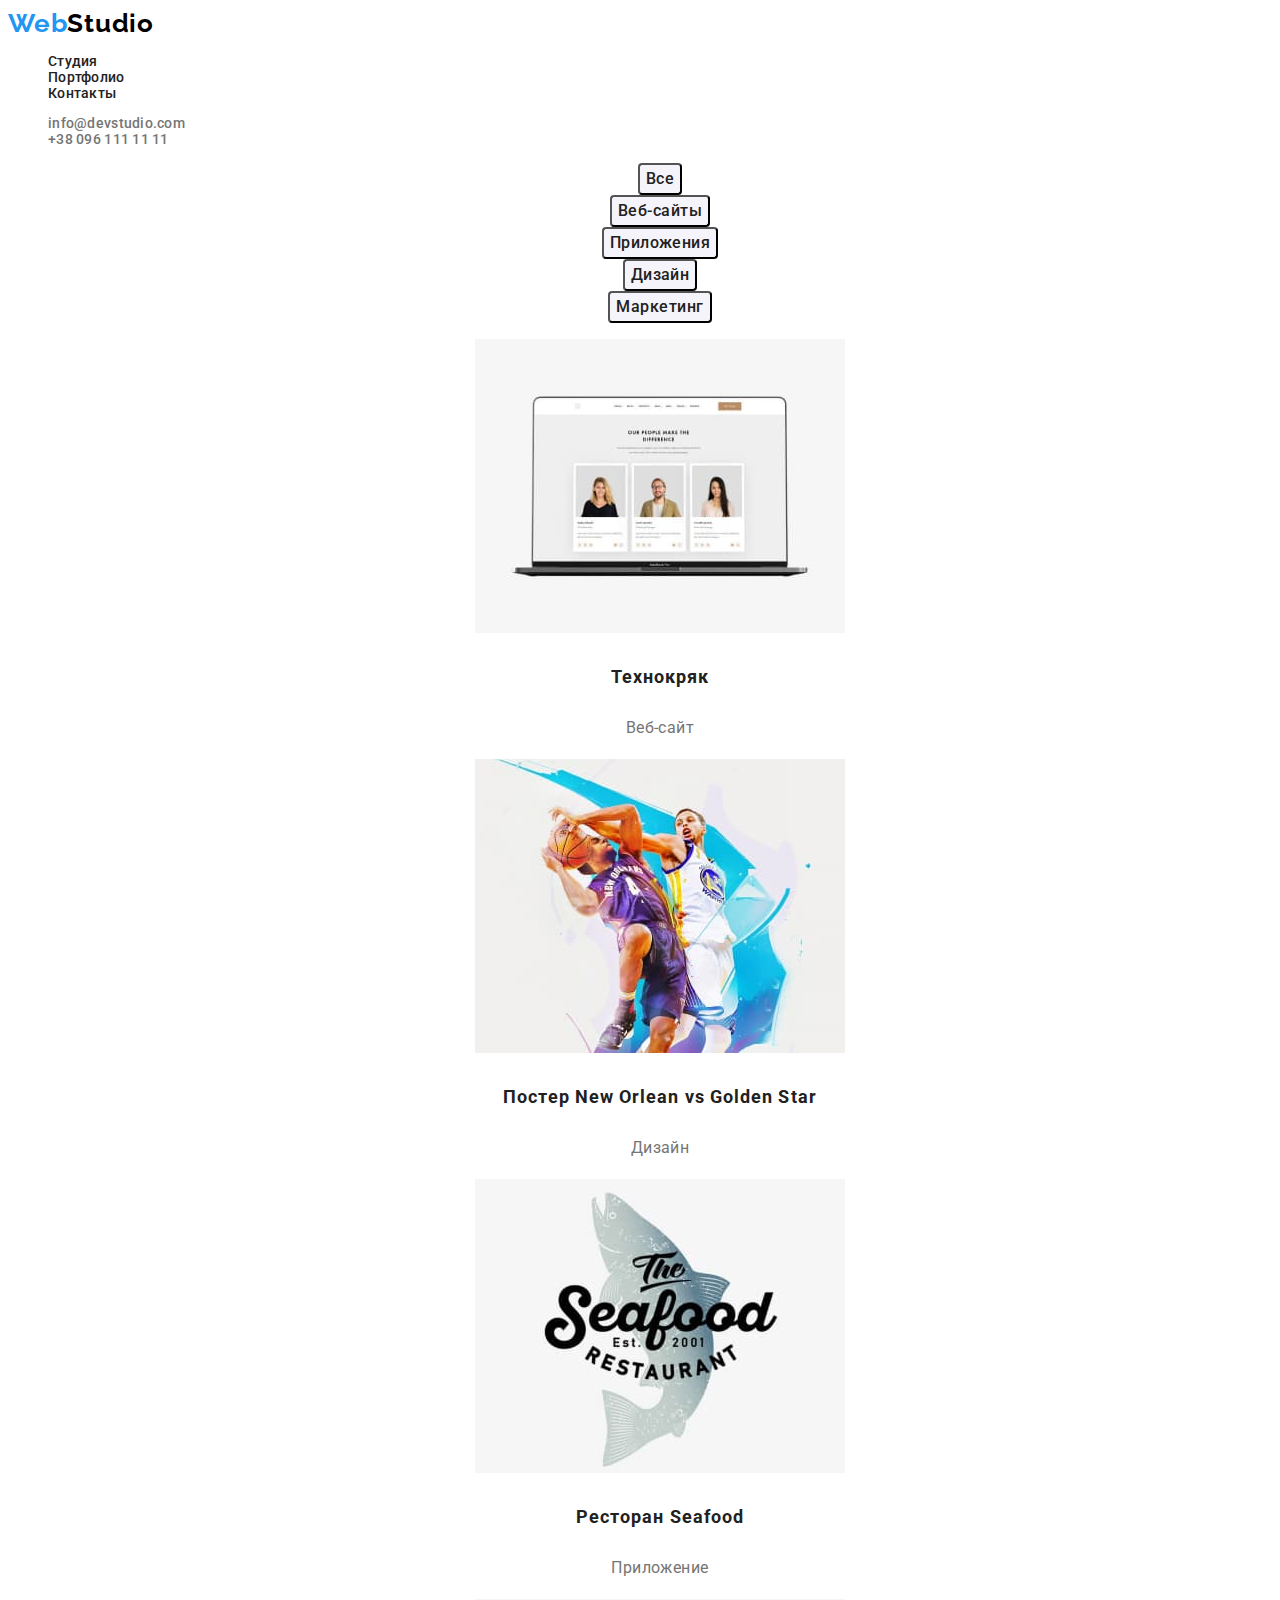
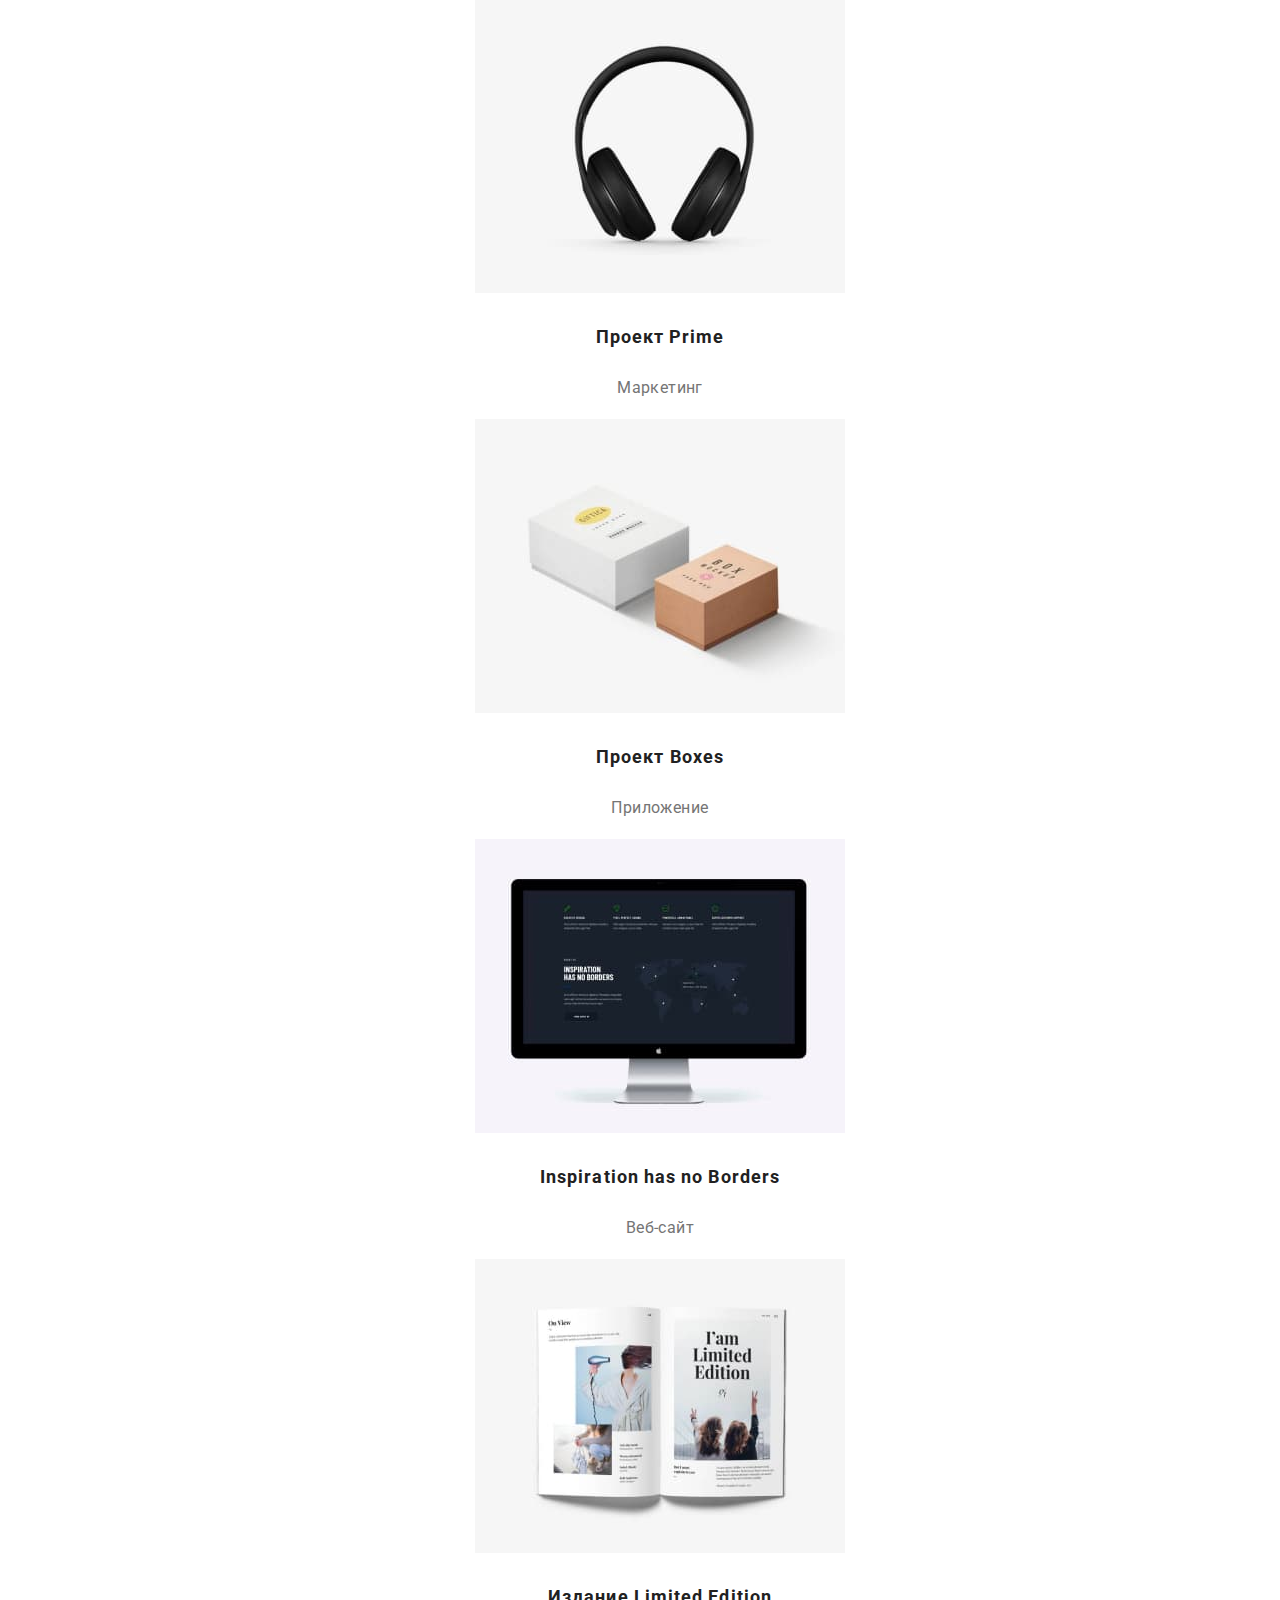
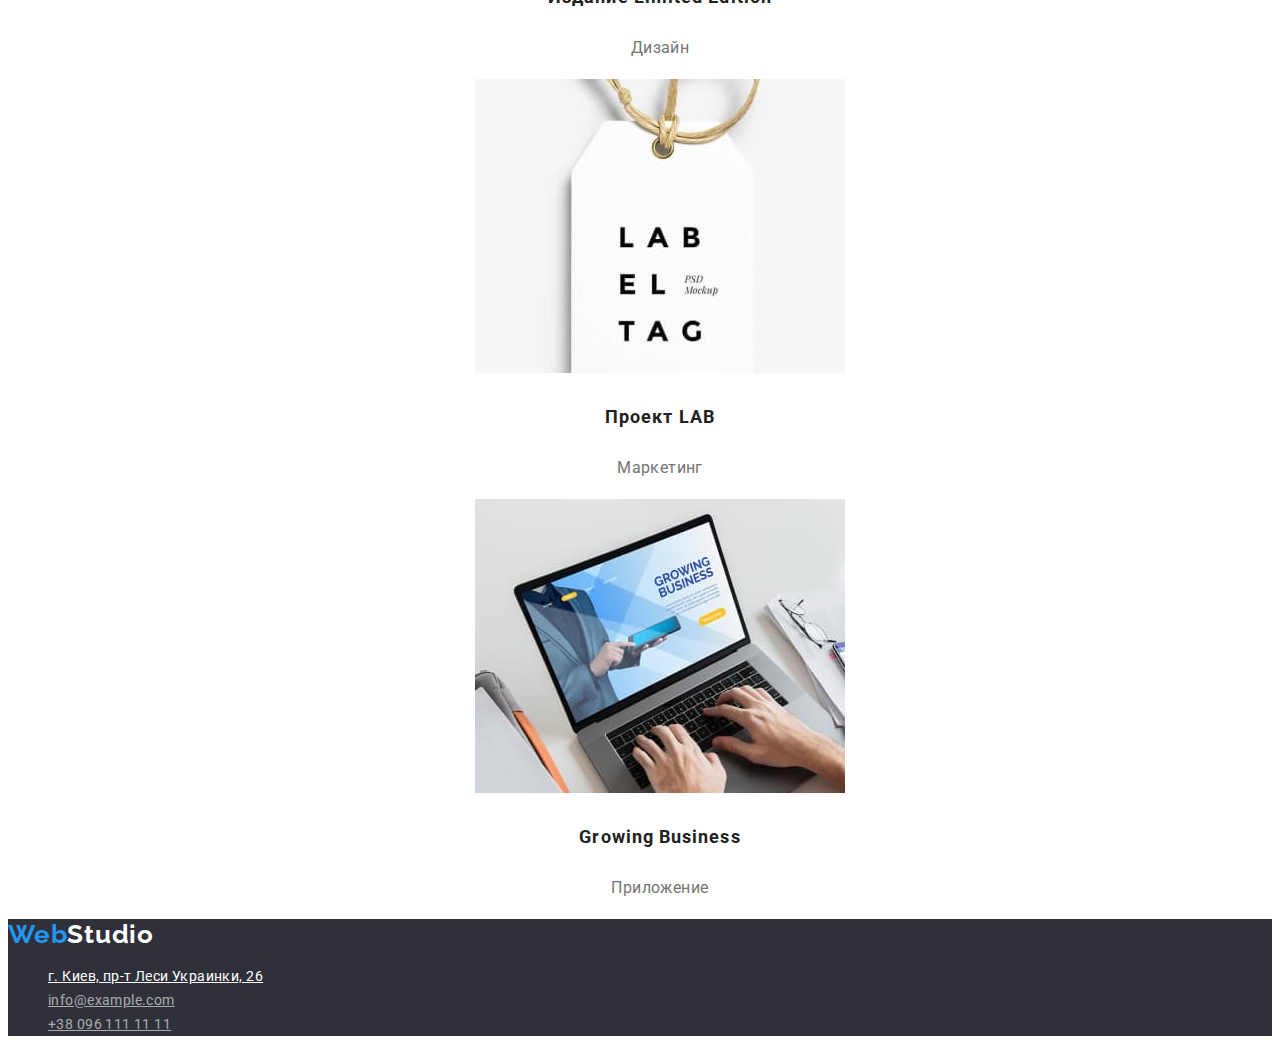
==== portfolio.html @ eb89119b "Initial commit" ====
<!DOCTYPE html>
<html lang="ru">
  <head>
    <meta charset="UTF-8" />
    <meta http-equiv="X-UA-Compatible" content="IE=edge" />
    <meta name="viewport" content="width=device-width, initial-scale=1.0" />
    <link rel="preconnect" href="https://fonts.googleapis.com" />
    <link rel="preconnect" href="https://fonts.gstatic.com" crossorigin />
    <link
      href="https://fonts.googleapis.com/css2?family=Raleway:wght@700&family=Roboto:wght@400;500;700;900&display=swap"
      rel="stylesheet"
    />
    <link rel="stylesheet" href="./css/style.css" />
    <title>Home work 2</title>
  </head>
  <body>
    <header class="top">
      <a href="./index.html" class="top-link link"
        ><span class="top-web webstudio">Web</span
        ><span class="top-studio webstudio">Studio</span></a
      >
      <nav class="top-nav">
        <ul class="top-nav-list list">
          <li class="top-nav-item">
            <a href="./index.html" class="top-nav-link link">Студия</a>
          </li>
          <li class="top-nav-item">
            <a href="./portfolio.html" class="top-nav-link link current"
              >Портфолио</a
            >
          </li>
          <li class="top-nav-item">
            <a href="./index.html" class="top-nav-link link">Контакты</a>
          </li>
        </ul>
      </nav>
      <ul class="top-list list">
        <li class="top-item">
          <a href="mailto:info@devstudio.com" class="top-list-link link"
            >info@devstudio.com</a
          >
        </li>
        <li class="top-item">
          <a href="tel:+380961111111" class="top-list-link link"
            >+38 096 111 11 11</a
          >
        </li>
      </ul>
    </header>
    <main>
      <section class="middle-nav">
        <h1 class="visually-hidden">Наши разработки</h1>
        <ul class="middle-nav-list list">
          <li class="middle-nav-item">
            <button
              class="middle-nav-button middle-nav-button:hover, middle-nav-button:focus current"
              type="button"
            >
              Все
            </button>
          </li>
          <li class="middle-nav-item">
            <button
              class="middle-nav-button middle-nav-button:hover, middle-nav-button:focus"
              type="button"
            >
              Веб-сайты
            </button>
          </li>
          <li class="middle-nav-item">
            <button
              class="middle-nav-button middle-nav-button:hover, middle-nav-button:focus"
              type="button"
            >
              Приложения
            </button>
          </li>
          <li class="middle-nav-item">
            <button
              class="middle-nav-button middle-nav-button:hover, middle-nav-button:focus"
              type="button"
            >
              Дизайн
            </button>
          </li>
          <li class="middle-nav-item">
            <button
              class="middle-nav-button middle-nav-button:hover, middle-nav-button:focus"
              type="button"
            >
              Маркетинг
            </button>
          </li>
        </ul>
        <ul class="middle-choice-list list">
          <li class="middle-choice-item">
            <img src="./img/ourproduct1.jpg" width="370" alt="Технокряк" />
            <h3 class="middle-choice-title">Технокряк</h3>
            <p class="middle-choice-text">Веб-сайт</p>
          </li>
          <li class="middle-choice-item">
            <img
              src="./img/ourproduct2.jpg"
              width="370"
              alt="Постер New Orlean vs Golden Star"
            />
            <h3 class="middle-choice-title">
              Постер New Orlean vs Golden Star
            </h3>
            <p class="middle-choice-text">Дизайн</p>
          </li>
          <li class="middle-choice-item">
            <img
              src="./img/ourproduct3.jpg"
              width="370"
              alt="Ресторан Seafood"
            />
            <h3 class="middle-choice-title">Ресторан Seafood</h3>
            <p class="middle-choice-text">Приложение</p>
          </li>
          <li class="middle-choice-item">
            <img src="./img/ourproduct4.jpg" width="370" alt="Проект Prime" />
            <h3 class="middle-choice-title">Проект Prime</h3>
            <p class="middle-choice-text">Маркетинг</p>
          </li>
          <li class="middle-choice-item">
            <img src="./img/ourproduct5.jpg" width="370" alt="Проект Boxes" />
            <h3 class="middle-choice-title">Проект Boxes</h3>
            <p class="middle-choice-text">Приложение</p>
          </li>
          <li class="middle-choice-item">
            <img
              src="./img/ourproduct6.jpg"
              width="370"
              alt="Inspiration has no Borders"
            />
            <h3 class="middle-choice-title">Inspiration has no Borders</h3>
            <p class="middle-choice-text">Веб-сайт</p>
          </li>
          <li class="middle-choice-item">
            <img
              src="./img/ourproduct7.jpg"
              width="370"
              alt="Издание Limited Edition"
            />
            <h3 class="middle-choice-title">Издание Limited Edition</h3>
            <p class="middle-choice-text">Дизайн</p>
          </li>
          <li class="middle-choice-item">
            <img src="./img/ourproduct8.jpg" width="370" alt="Проект LAB" />
            <h3 class="middle-choice-title">Проект LAB</h3>
            <p class="middle-choice-text">Маркетинг</p>
          </li>
          <li class="middle-choice-item">
            <img
              src="./img/ourproduct9.jpg"
              width="370"
              alt="Growing Business"
            />
            <h3 class="middle-choice-title">Growing Business</h3>
            <p class="middle-choice-text">Приложение</p>
          </li>
        </ul>
      </section>
    </main>
    <footer class="bottom">
      <a class="bottom-link link" href="./index.html">
        <span class="bottom-web webstudio">Web</span
        ><span class="bottom-studio webstudio">Studio</span>
      </a>
      <address class="bottom-address">
        <ul class="bottom-list list">
          <li class="bottom-item">
            <a
              class="bottom-address-link"
              href="https://www.google.com/maps/place/%D0%B1%D1%83%D0%BB.+%D0%9B%D0%B5%D1%81%D0%B8+%D0%A3%D0%BA%D1%80%D0%B0%D0%B8%D0%BD%D0%BA%D0%B8,+26,+%D0%9A%D0%B8%D0%B5%D0%B2,+%D0%A3%D0%BA%D1%80%D0%B0%D0%B8%D0%BD%D0%B0,+02000/@50.4265841,30.5361971,17z/data=!3m1!4b1!4m5!3m4!1s0x40d4cf0e033ecbe9:0x57a4dffefec77da0!8m2!3d50.4265807!4d30.5383858"
              target="_blank"
              rel="noopener noreferrer nofollow"
            >
              г. Киев, пр-т Леси Украинки, 26
            </a>
          </li>
          <li class="bottom-item">
            <a href="mailto:info@devstudio.com" class="bottom-list-link"
              >info@example.com</a
            >
          </li>
          <li class="bottom-item">
            <a href="tel:+380961111111" class="bottom-list-link"
              >+38 096 111 11 11</a
            >
          </li>
        </ul>
      </address>
    </footer>
  </body>
</html>
---- css/style.css ----
:root {
  --main-color: #ffffff;
  --title-color: #212121;
  --text-color: #757575;
  --background-color: #2f303a;
  --btn-color: #212121;
  --accent-color: #2196f3;
  --one-color: #eeeeee;
  --second-color: #000000;
  --third-color: #f5f4fa;
  --fourth-color: #2f303a;
  --fifth-color: #ececec;
}

body {
  font-family: Roboto, sans-serif;
  font-size: 14px;
  letter-spacing: 0.03em;
  background-color: var(--main-color);
  color: var(--title-color);
}

.visually-hidden {
  position: absolute;
  white-space: nowrap;
  width: 1px;
  height: 1px;
  overflow: hidden;
  border: 0;
  padding: 0;
  clip: rect(0 0 0 0);
  clip-path: inset(50%);
  margin: -1px;
}

.list {
  list-style: none;
}

.link {
  text-decoration: none;
}




.webstudio {
  font-family: "Raleway", sans-serif;
  font-style: normal;
  font-weight: 700;
  font-size: 26px;
  line-height: calc(31 / 26);
  letter-spacing: 0.03em;
}

.top {
  background-color: var(--main-color);
}

.top-web {
  color: var(--accent-color);
}

.top-studio {
  color: var(--second-color);
}


.top-nav-link {
  font-weight: 500;
  line-height: calc(16 / 14);
  letter-spacing: 0.02em;
  color: var(--title-color);
}

.top-nav-link:hover,
.top-nav-link:focus {
  font-weight: 500;
  line-height: calc(16 / 14);
  letter-spacing: 0.02em;
  color: var(--accent-color);
}

.top-list-link {
  font-weight: 500;
  line-height: calc(16 / 14);
  letter-spacing: 0.02em;
  color: var(--text-color);
}

.top-list-link:hover,
.top-list-link:focus {
  font-weight: 500;
  line-height: calc(16 / 14);
  letter-spacing: 0.02em;
  color: var(--accent-color);
}

.center-hero {
  background: var(--background-color);
}

.center-hero-title {
  font-weight: 900;
  font-size: 44px;
  line-height: calc(60 / 44);
  text-align: center;
  letter-spacing: 0.06em;
  text-transform: uppercase;
  color: var(--main-color);
}

.center-hero-button {
  font-family: "Roboto", sans-serif;
  font-style: normal;
  font-weight: 700;
  font-size: 16px;
  line-height: 30px;
  display: flex;
  align-items: center;
  text-align: center;
  letter-spacing: 0.06em;
  color: var(--main-color);
  background-color: var(--accent-color);
  box-shadow: 0px 4px 4px rgba(0, 0, 0, 0.15);
  border-radius: 4px;
  cursor: pointer;
}

.center-hero-button:hover,
.center-hero-button:focus {

  background-color: #188CE8;
  box-shadow: 0px 4px 4px rgba(0, 0, 0, 0.15);

}

.center-skills-title {
  font-weight: 700;
  font-size: 14px;
  line-height: calc(16 / 14);
  text-transform: uppercase;

}

.center-skills-text {
  font-weight: 400;
  line-height: calc(24 / 14);
  color: var(--text-color);
}

.center-about-title {
  font-weight: 700;
  font-size: 36px;
  line-height: calc(42 / 36);
  text-align: center;

}

.center-workers {
  background: var(--third-color);
}

.center-workers-title {
  font-weight: 700;
  font-size: 36px;
  line-height: calc(42 / 36);
  text-align: center;

}

.center-workers-name {
  font-weight: 500;
  font-size: 16px;
  line-height: calc(19 / 16);
  text-align: center;
  color: var(--title-color);
}

.center-workers-profession {
  font-weight: 400;
  font-size: 16px;
  line-height: calc(19 / 16);
  text-align: center;
  color: var(--text-color);
}

.bottom {
  background: var(--background-color);
}

.bottom-web {
  color: var(--accent-color);
}

.bottom-studio {
  color: var(--main-color);
}

.bottom-item {
  font-family: "Roboto", sans-serif;
  font-style: normal;
  font-weight: 400;
  line-height: calc(24 / 14);
}

.bottom-address-link {
  line-height: calc(24 / 14);
  color: var(--main-color);
}

.bottom-address-link:hover,
.bottom-address-link:focus {
  line-height: calc(24 / 14);
  color: var(--accent-color);
}

.bottom-list-link {
  color: rgba(255, 255, 255, 0.6);
}

.bottom-list-link:hover,
.bottom-list-link:focus {
  color: var(--accent-color);
}

.middle {
  background-color: var(--main-color);
}

.middle-nav {
  font-weight: 500;
  font-size: 16px;
  line-height: calc(26 / 16);
  text-align: center;
  color: var(--title-color);
}

.middle-nav-button {
  font-family: "Roboto", sans-serif;
  font-style: normal;
  font-weight: 500;
  font-size: 16px;
  line-height: calc(26 / 16);
  text-align: center;
  letter-spacing: 0.03em;
  color: var(--btn-color);
  background-color: var(--third-color);
  border-radius: 4px;
  cursor: pointer;
}

.middle-nav-button:hover,
.middle-nav-button:focus {

  color: var(--main-color);
  background-color: var(--accent-color);

}

.middle-choice-title {
  font-weight: 700;
  font-size: 18px;
  line-height: calc(36 / 18);
  letter-spacing: 0.06em;
  color: var(--title-color);
}

.middle-choice-text {
  font-weight: 400;
  font-size: 16px;
  line-height: calc(30 / 16);
  color: var(--text-color);
}
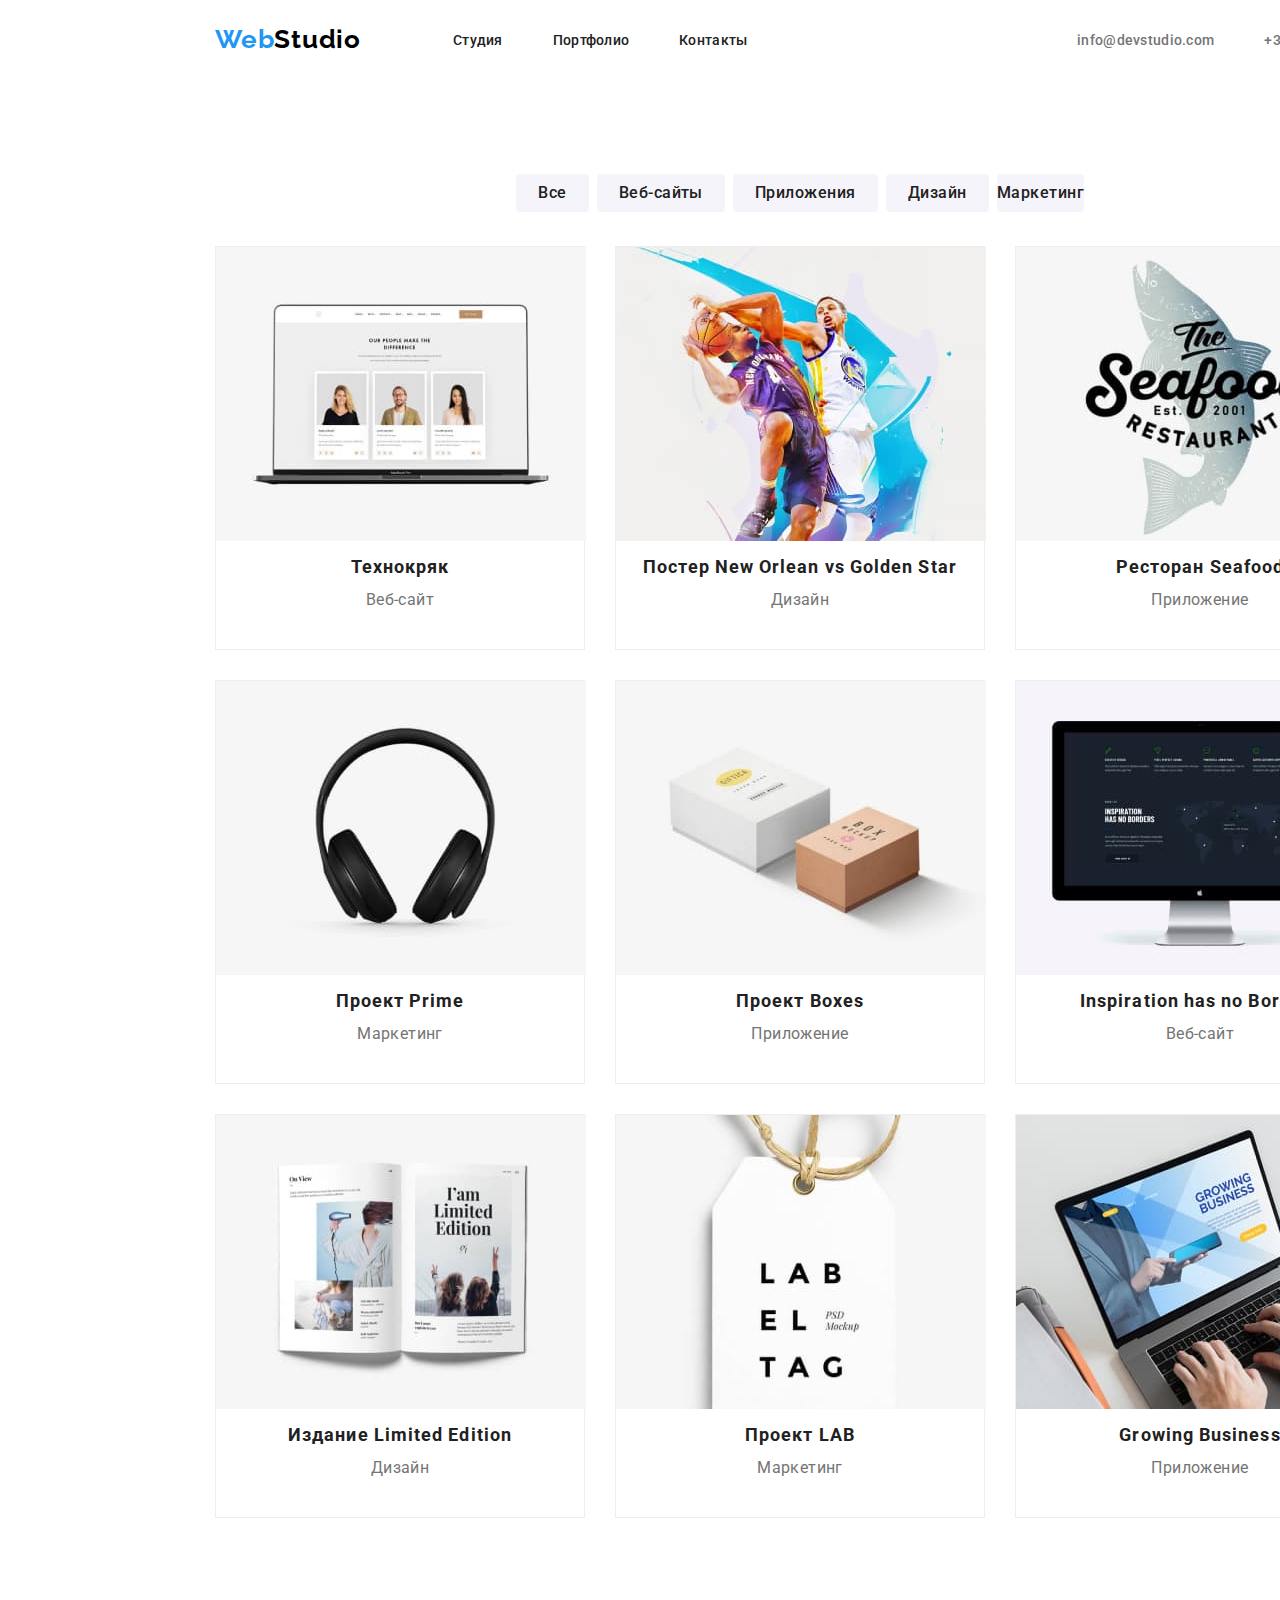
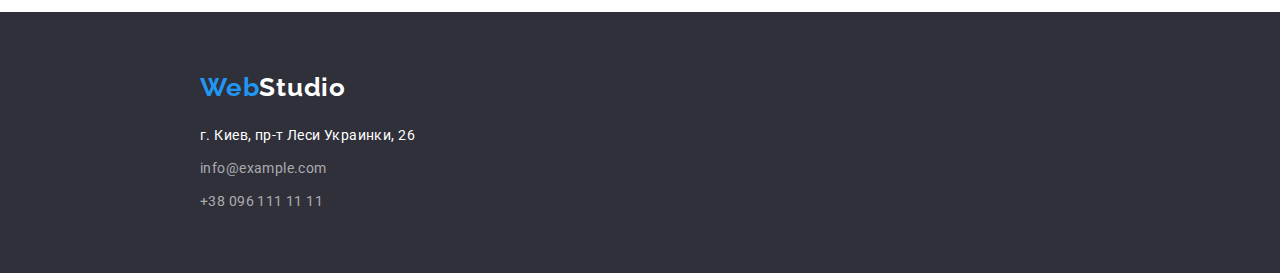
==== commit a93fb7b1: "one" ====
--- a/portfolio.html
+++ b/portfolio.html
@@ -10,188 +10,204 @@
       href="https://fonts.googleapis.com/css2?family=Raleway:wght@700&family=Roboto:wght@400;500;700;900&display=swap"
       rel="stylesheet"
     />
+    <link
+      rel="stylesheet"
+      href="https://cdnjs.cloudflare.com/ajax/libs/modern-normalize/1.1.0/modern-normalize.css"
+      integrity="sha512-Y0MM+V6ymRKN2zStTqzQ227DWhhp4Mzdo6gnlRnuaNCbc+YN/ZH0sBCLTM4M0oSy9c9VKiCvd4Jk44aCLrNS5Q=="
+      crossorigin="anonymous"
+      referrerpolicy="no-referrer"
+    />
     <link rel="stylesheet" href="./css/style.css" />
     <title>Home work 2</title>
   </head>
   <body>
     <header class="top">
-      <a href="./index.html" class="top-link link"
-        ><span class="top-web webstudio">Web</span
-        ><span class="top-studio webstudio">Studio</span></a
-      >
-      <nav class="top-nav">
-        <ul class="top-nav-list list">
-          <li class="top-nav-item">
-            <a href="./index.html" class="top-nav-link link">Студия</a>
-          </li>
-          <li class="top-nav-item">
-            <a href="./portfolio.html" class="top-nav-link link current"
-              >Портфолио</a
+      <div class="container one">
+        <a href="./index.html" class="top-link link"
+          ><span class="top-web webstudio">Web</span
+          ><span class="top-studio webstudio">Studio</span></a
+        >
+        <nav class="top-nav">
+          <ul class="top-nav-list list">
+            <li class="top-nav-item">
+              <a href="./index.html" class="top-nav-link link">Студия</a>
+            </li>
+            <li class="top-nav-item">
+              <a href="./portfolio.html" class="top-nav-link link current"
+                >Портфолио</a
+              >
+            </li>
+            <li class="top-nav-item">
+              <a href="./index.html" class="top-nav-link link">Контакты</a>
+            </li>
+          </ul>
+        </nav>
+        <ul class="top-list list">
+          <li class="top-item">
+            <a href="mailto:info@devstudio.com" class="top-list-link link"
+              >info@devstudio.com</a
             >
           </li>
-          <li class="top-nav-item">
-            <a href="./index.html" class="top-nav-link link">Контакты</a>
-          </li>
-        </ul>
-      </nav>
-      <ul class="top-list list">
-        <li class="top-item">
-          <a href="mailto:info@devstudio.com" class="top-list-link link"
-            >info@devstudio.com</a
-          >
-        </li>
-        <li class="top-item">
-          <a href="tel:+380961111111" class="top-list-link link"
-            >+38 096 111 11 11</a
-          >
-        </li>
-      </ul>
-    </header>
-    <main>
-      <section class="middle-nav">
-        <h1 class="visually-hidden">Наши разработки</h1>
-        <ul class="middle-nav-list list">
-          <li class="middle-nav-item">
-            <button
-              class="middle-nav-button middle-nav-button:hover, middle-nav-button:focus current"
-              type="button"
-            >
-              Все
-            </button>
-          </li>
-          <li class="middle-nav-item">
-            <button
-              class="middle-nav-button middle-nav-button:hover, middle-nav-button:focus"
-              type="button"
-            >
-              Веб-сайты
-            </button>
-          </li>
-          <li class="middle-nav-item">
-            <button
-              class="middle-nav-button middle-nav-button:hover, middle-nav-button:focus"
-              type="button"
-            >
-              Приложения
-            </button>
-          </li>
-          <li class="middle-nav-item">
-            <button
-              class="middle-nav-button middle-nav-button:hover, middle-nav-button:focus"
-              type="button"
-            >
-              Дизайн
-            </button>
-          </li>
-          <li class="middle-nav-item">
-            <button
-              class="middle-nav-button middle-nav-button:hover, middle-nav-button:focus"
-              type="button"
-            >
-              Маркетинг
-            </button>
-          </li>
-        </ul>
-        <ul class="middle-choice-list list">
-          <li class="middle-choice-item">
-            <img src="./img/ourproduct1.jpg" width="370" alt="Технокряк" />
-            <h3 class="middle-choice-title">Технокряк</h3>
-            <p class="middle-choice-text">Веб-сайт</p>
-          </li>
-          <li class="middle-choice-item">
-            <img
-              src="./img/ourproduct2.jpg"
-              width="370"
-              alt="Постер New Orlean vs Golden Star"
-            />
-            <h3 class="middle-choice-title">
-              Постер New Orlean vs Golden Star
-            </h3>
-            <p class="middle-choice-text">Дизайн</p>
-          </li>
-          <li class="middle-choice-item">
-            <img
-              src="./img/ourproduct3.jpg"
-              width="370"
-              alt="Ресторан Seafood"
-            />
-            <h3 class="middle-choice-title">Ресторан Seafood</h3>
-            <p class="middle-choice-text">Приложение</p>
-          </li>
-          <li class="middle-choice-item">
-            <img src="./img/ourproduct4.jpg" width="370" alt="Проект Prime" />
-            <h3 class="middle-choice-title">Проект Prime</h3>
-            <p class="middle-choice-text">Маркетинг</p>
-          </li>
-          <li class="middle-choice-item">
-            <img src="./img/ourproduct5.jpg" width="370" alt="Проект Boxes" />
-            <h3 class="middle-choice-title">Проект Boxes</h3>
-            <p class="middle-choice-text">Приложение</p>
-          </li>
-          <li class="middle-choice-item">
-            <img
-              src="./img/ourproduct6.jpg"
-              width="370"
-              alt="Inspiration has no Borders"
-            />
-            <h3 class="middle-choice-title">Inspiration has no Borders</h3>
-            <p class="middle-choice-text">Веб-сайт</p>
-          </li>
-          <li class="middle-choice-item">
-            <img
-              src="./img/ourproduct7.jpg"
-              width="370"
-              alt="Издание Limited Edition"
-            />
-            <h3 class="middle-choice-title">Издание Limited Edition</h3>
-            <p class="middle-choice-text">Дизайн</p>
-          </li>
-          <li class="middle-choice-item">
-            <img src="./img/ourproduct8.jpg" width="370" alt="Проект LAB" />
-            <h3 class="middle-choice-title">Проект LAB</h3>
-            <p class="middle-choice-text">Маркетинг</p>
-          </li>
-          <li class="middle-choice-item">
-            <img
-              src="./img/ourproduct9.jpg"
-              width="370"
-              alt="Growing Business"
-            />
-            <h3 class="middle-choice-title">Growing Business</h3>
-            <p class="middle-choice-text">Приложение</p>
-          </li>
-        </ul>
-      </section>
-    </main>
-    <footer class="bottom">
-      <a class="bottom-link link" href="./index.html">
-        <span class="bottom-web webstudio">Web</span
-        ><span class="bottom-studio webstudio">Studio</span>
-      </a>
-      <address class="bottom-address">
-        <ul class="bottom-list list">
-          <li class="bottom-item">
-            <a
-              class="bottom-address-link"
-              href="https://www.google.com/maps/place/%D0%B1%D1%83%D0%BB.+%D0%9B%D0%B5%D1%81%D0%B8+%D0%A3%D0%BA%D1%80%D0%B0%D0%B8%D0%BD%D0%BA%D0%B8,+26,+%D0%9A%D0%B8%D0%B5%D0%B2,+%D0%A3%D0%BA%D1%80%D0%B0%D0%B8%D0%BD%D0%B0,+02000/@50.4265841,30.5361971,17z/data=!3m1!4b1!4m5!3m4!1s0x40d4cf0e033ecbe9:0x57a4dffefec77da0!8m2!3d50.4265807!4d30.5383858"
-              target="_blank"
-              rel="noopener noreferrer nofollow"
-            >
-              г. Киев, пр-т Леси Украинки, 26
-            </a>
-          </li>
-          <li class="bottom-item">
-            <a href="mailto:info@devstudio.com" class="bottom-list-link"
-              >info@example.com</a
-            >
-          </li>
-          <li class="bottom-item">
-            <a href="tel:+380961111111" class="bottom-list-link"
+          <li class="top-item">
+            <a href="tel:+380961111111" class="top-list-link link"
               >+38 096 111 11 11</a
             >
           </li>
         </ul>
-      </address>
+      </div>
+    </header>
+    <main>
+      <section class="middle-nav">
+        <div class="container section">
+          <h1 class="visually-hidden">Наши разработки</h1>
+          <ul class="middle-nav-list list">
+            <li class="middle-nav-item">
+              <button
+                class="middle-nav-button middle-nav-button:hover, middle-nav-button:focus current first"
+                type="button"
+              >
+                Все
+              </button>
+            </li>
+            <li class="middle-nav-item">
+              <button
+                class="middle-nav-button middle-nav-button:hover, middle-nav-button:focus second"
+                type="button"
+              >
+                Веб-сайты
+              </button>
+            </li>
+            <li class="middle-nav-item">
+              <button
+                class="middle-nav-button middle-nav-button:hover, middle-nav-button:focus third"
+                type="button"
+              >
+                Приложения
+              </button>
+            </li>
+            <li class="middle-nav-item">
+              <button
+                class="middle-nav-button middle-nav-button:hover, middle-nav-button:focus fourth"
+                type="button"
+              >
+                Дизайн
+              </button>
+            </li>
+            <li class="middle-nav-item">
+              <button
+                class="middle-nav-button middle-nav-button:hover, middle-nav-button:focus fifth"
+                type="button"
+              >
+                Маркетинг
+              </button>
+            </li>
+          </ul>
+          <ul class="middle-choice-list list">
+            <li class="middle-choice-item">
+              <img src="./img/ourproduct1.jpg" width="370" alt="Технокряк" />
+              <h3 class="middle-choice-title">Технокряк</h3>
+              <p class="middle-choice-text">Веб-сайт</p>
+            </li>
+            <li class="middle-choice-item">
+              <img
+                src="./img/ourproduct2.jpg"
+                width="370"
+                alt="Постер New Orlean vs Golden Star"
+              />
+              <h3 class="middle-choice-title">
+                Постер New Orlean vs Golden Star
+              </h3>
+              <p class="middle-choice-text">Дизайн</p>
+            </li>
+            <li class="middle-choice-item">
+              <img
+                src="./img/ourproduct3.jpg"
+                width="370"
+                alt="Ресторан Seafood"
+              />
+              <h3 class="middle-choice-title">Ресторан Seafood</h3>
+              <p class="middle-choice-text">Приложение</p>
+            </li>
+            <li class="middle-choice-item">
+              <img src="./img/ourproduct4.jpg" width="370" alt="Проект Prime" />
+              <h3 class="middle-choice-title">Проект Prime</h3>
+              <p class="middle-choice-text">Маркетинг</p>
+            </li>
+            <li class="middle-choice-item">
+              <img src="./img/ourproduct5.jpg" width="370" alt="Проект Boxes" />
+              <h3 class="middle-choice-title">Проект Boxes</h3>
+              <p class="middle-choice-text">Приложение</p>
+            </li>
+            <li class="middle-choice-item">
+              <img
+                src="./img/ourproduct6.jpg"
+                width="370"
+                alt="Inspiration has no Borders"
+              />
+              <h3 class="middle-choice-title">Inspiration has no Borders</h3>
+              <p class="middle-choice-text">Веб-сайт</p>
+            </li>
+            <li class="middle-choice-item">
+              <img
+                src="./img/ourproduct7.jpg"
+                width="370"
+                alt="Издание Limited Edition"
+              />
+              <h3 class="middle-choice-title">Издание Limited Edition</h3>
+              <p class="middle-choice-text">Дизайн</p>
+            </li>
+            <li class="middle-choice-item">
+              <img src="./img/ourproduct8.jpg" width="370" alt="Проект LAB" />
+              <h3 class="middle-choice-title">Проект LAB</h3>
+              <p class="middle-choice-text">Маркетинг</p>
+            </li>
+            <li class="middle-choice-item">
+              <img
+                src="./img/ourproduct9.jpg"
+                width="370"
+                alt="Growing Business"
+              />
+              <h3 class="middle-choice-title">Growing Business</h3>
+              <p class="middle-choice-text">Приложение</p>
+            </li>
+          </ul>
+        </div>
+      </section>
+    </main>
+    <footer class="bottom">
+      <div class="container ft">
+        <div class="webstudio">
+          <a class="bottom-link link" href="./index.html">
+            <span class="bottom-web webstudio">Web</span
+            ><span class="bottom-studio webstudio">Studio</span>
+          </a>
+        </div>
+
+        <address class="bottom-address">
+          <ul class="bottom-list list">
+            <li class="bottom-item">
+              <a
+                class="bottom-address-link link"
+                href="https://www.google.com/maps/place/%D0%B1%D1%83%D0%BB.+%D0%9B%D0%B5%D1%81%D0%B8+%D0%A3%D0%BA%D1%80%D0%B0%D0%B8%D0%BD%D0%BA%D0%B8,+26,+%D0%9A%D0%B8%D0%B5%D0%B2,+%D0%A3%D0%BA%D1%80%D0%B0%D0%B8%D0%BD%D0%B0,+02000/@50.4265841,30.5361971,17z/data=!3m1!4b1!4m5!3m4!1s0x40d4cf0e033ecbe9:0x57a4dffefec77da0!8m2!3d50.4265807!4d30.5383858"
+                target="_blank"
+                rel="noopener noreferrer nofollow"
+              >
+                г. Киев, пр-т Леси Украинки, 26
+              </a>
+            </li>
+            <li class="bottom-item link">
+              <a href="mailto:info@devstudio.com" class="bottom-list-link link"
+                >info@example.com</a
+              >
+            </li>
+            <li class="bottom-item link">
+              <a href="tel:+380961111111" class="bottom-list-link link"
+                >+38 096 111 11 11</a
+              >
+            </li>
+          </ul>
+        </address>
+      </div>
     </footer>
   </body>
 </html>
--- a/css/style.css
+++ b/css/style.css
@@ -12,6 +12,56 @@
   --fifth-color: #ececec;
 }
 
+h1,
+h2,
+h3,
+h4,
+h5,
+h6,
+p,
+ul {
+  margin: 0;
+}
+
+ul {
+  margin: 0;
+  padding: 0;
+}
+
+button {
+  cursor: pointer;
+}
+
+address {
+  font-style: normal;
+}
+
+* {
+  box-sizing: border-box;
+  margin: 0;
+  padding: 0;
+  list-style: none;
+}
+
+.container {
+  width: 1200px;
+  margin-right: 200px;
+  margin-left: 200px;
+  padding-right: 15px;
+  padding-left: 15px;
+}
+
+.section {
+  padding-top: 94px;
+  padding-bottom: 94px;
+}
+
+.section-hero {
+  padding-top: 200px;
+  padding-bottom: 200px;
+}
+
+
 body {
   font-family: Roboto, sans-serif;
   font-size: 14px;
@@ -41,8 +91,15 @@
   text-decoration: none;
 }
 
-
-
+.one {
+
+  display: flex;
+  align-items: center;
+}
+
+.top {
+  background-color: var(--main-color);
+}
 
 .webstudio {
   font-family: "Raleway", sans-serif;
@@ -53,8 +110,10 @@
   letter-spacing: 0.03em;
 }
 
-.top {
-  background-color: var(--main-color);
+.top-link {
+  width: 145px;
+  height: 31px;
+  margin: 24px 93px 25px 0px;
 }
 
 .top-web {
@@ -64,7 +123,6 @@
 .top-studio {
   color: var(--second-color);
 }
-
 
 .top-nav-link {
   font-weight: 500;
@@ -81,6 +139,36 @@
   color: var(--accent-color);
 }
 
+.top-nav-list {
+  display: flex;
+}
+
+.top-nav-item {
+  display: block;
+  padding-top: 32px;
+  padding-bottom: 32px;
+  margin-left: auto;
+}
+
+.top-nav-item+.top-nav-item {
+  margin-left: 50px;
+}
+
+.top-list {
+  display: flex;
+  margin-left: auto;
+}
+
+.top-item {
+  display: block;
+  padding-top: 32px;
+  padding-bottom: 32px;
+}
+
+.top-item+.top-item {
+  margin-left: 50px;
+}
+
 .top-list-link {
   font-weight: 500;
   line-height: calc(16 / 14);
@@ -95,6 +183,7 @@
   letter-spacing: 0.02em;
   color: var(--accent-color);
 }
+
 
 .center-hero {
   background: var(--background-color);
@@ -108,15 +197,20 @@
   letter-spacing: 0.06em;
   text-transform: uppercase;
   color: var(--main-color);
+  margin-left: auto;
+  margin-right: auto;
+  margin-bottom: 15px;
+  width: 696px;
+  height: 120px;
 }
 
 .center-hero-button {
+  display: block;
   font-family: "Roboto", sans-serif;
   font-style: normal;
   font-weight: 700;
   font-size: 16px;
-  line-height: 30px;
-  display: flex;
+  line-height: calc(30/16);
   align-items: center;
   text-align: center;
   letter-spacing: 0.06em;
@@ -124,15 +218,29 @@
   background-color: var(--accent-color);
   box-shadow: 0px 4px 4px rgba(0, 0, 0, 0.15);
   border-radius: 4px;
-  cursor: pointer;
+  margin-left: auto;
+  margin-right: auto;
+  margin-top: 15px;
+  width: 200px;
+  height: 50px;
 }
 
 .center-hero-button:hover,
 .center-hero-button:focus {
-
   background-color: #188CE8;
   box-shadow: 0px 4px 4px rgba(0, 0, 0, 0.15);
-
+}
+
+.center-skills-list {
+  display: flex;
+}
+
+.center-skills-item {
+  width: 270px;
+}
+
+.center-skills-item+.center-skills-item {
+  margin-left: 30px;
 }
 
 .center-skills-title {
@@ -140,7 +248,16 @@
   font-size: 14px;
   line-height: calc(16 / 14);
   text-transform: uppercase;
-
+  margin-bottom: 10px;
+
+}
+
+.center-about-list {
+  display: flex;
+}
+
+.center-about-item+.center-about-item {
+  margin-left: 30px;
 }
 
 .center-skills-text {
@@ -154,19 +271,29 @@
   font-size: 36px;
   line-height: calc(42 / 36);
   text-align: center;
-
+  margin-left: auto;
+  margin-right: auto;
+  margin-bottom: 50px;
 }
 
 .center-workers {
   background: var(--third-color);
 }
 
+.center-workers-list {
+  display: flex;
+}
+
+.center-workers-item+.center-workers-item {
+  margin-left: 30px;
+}
+
 .center-workers-title {
   font-weight: 700;
   font-size: 36px;
   line-height: calc(42 / 36);
   text-align: center;
-
+  margin-bottom: 50px;
 }
 
 .center-workers-name {
@@ -186,14 +313,29 @@
 }
 
 .bottom {
+
   background: var(--background-color);
+
+}
+
+.ft {
+  padding: 60px 0px;
+
+}
+
+.webstudio {
+  height: 31px;
+  margin-bottom: 20px;
 }
 
 .bottom-web {
-  color: var(--accent-color);
+  display: inline-block;
+  color: var(--accent-color);
+
 }
 
 .bottom-studio {
+  display: inline-block;
   color: var(--main-color);
 }
 
@@ -224,8 +366,34 @@
   color: var(--accent-color);
 }
 
+.bottom-address {
+  margin-top: 20px;
+
+}
+
+.bottom-item {
+  display: block;
+
+}
+
+.bottom-item+.bottom-item {
+  margin-top: 9px;
+}
+
 .middle {
   background-color: var(--main-color);
+}
+
+.middle-nav-list {
+  display: flex;
+  justify-content: center;
+  margin-left: auto;
+  margin-right: auto;
+  margin-bottom: 34px;
+}
+
+.middle-nav-item+.middle-nav-item {
+  margin-left: 8px;
 }
 
 .middle-nav {
@@ -247,7 +415,29 @@
   color: var(--btn-color);
   background-color: var(--third-color);
   border-radius: 4px;
-  cursor: pointer;
+  border: 1px var(--third-color);
+  height: 38px;
+
+}
+
+.first {
+  width: 73px;
+}
+
+.second {
+  width: 128px;
+}
+
+.third {
+  width: 145px;
+}
+
+.fourth {
+  width: 103px;
+}
+
+.fifth {
+  130
 }
 
 .middle-nav-button:hover,
@@ -256,6 +446,27 @@
   color: var(--main-color);
   background-color: var(--accent-color);
 
+}
+
+.middle-choice-list {
+  display: flex;
+  flex-wrap: wrap;
+}
+
+.middle-choice-item:nth-last-child(3n) {
+  margin-left: 0;
+}
+
+.middle-choice-item:nth-last-child(-n+3) {
+  margin-bottom: 0;
+}
+
+.middle-choice-item {
+  margin-left: 30px;
+  margin-bottom: 30px;
+  width: 370px;
+  height: 404px;
+  border: 1px solid #EEEEEE;
 }
 
 .middle-choice-title {
